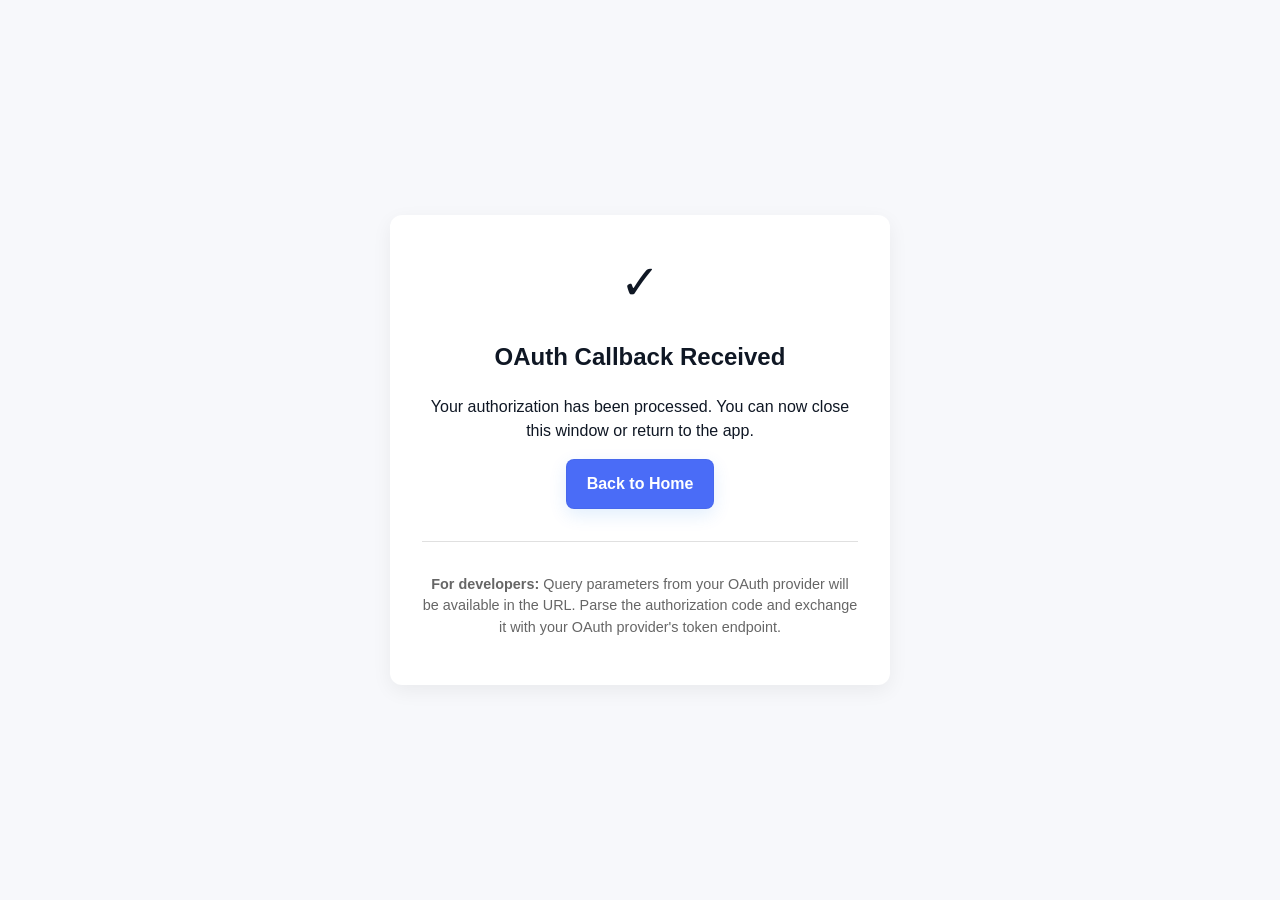
==== callback.html @ 154a1afe "Create callback.html: Proper OAuth callback handler page" ====
<!doctype html>
<html lang="en">
<head>
  <meta charset="utf-8" />
  <meta name="viewport" content="width=device-width, initial-scale=1" />
  <title>OAuth Callback - Jambo FNLB</title>
  <link rel="stylesheet" href="style.css" />
  <style>
    .callback-container {
      display: flex;
      flex-direction: column;
      align-items: center;
      justify-content: center;
      min-height: 100vh;
      text-align: center;
    }
    .callback-card {
      max-width: 500px;
      padding: 2rem;
    }
    .success-icon {
      font-size: 3rem;
      margin-bottom: 1rem;
    }
  </style>
</head>
<body>
  <div class="callback-container">
    <article class="card callback-card">
      <div class="success-icon">✓</div>
      <h1>OAuth Callback Received</h1>
      <p>Your authorization has been processed. You can now close this window or return to the app.</p>
      <p>
        <a class="btn btn-primary" href="index.html">Back to Home</a>
      </p>
      <hr style="margin: 2rem 0; border: none; border-top: 1px solid #e0e0e0;">
      <p style="font-size: 0.9rem; color: #666;">
        <strong>For developers:</strong> Query parameters from your OAuth provider will be available in the URL. 
        Parse the authorization code and exchange it with your OAuth provider's token endpoint.
      </p>
    </article>
  </div>

  <script>
    // Log OAuth callback parameters (for debugging)
    console.log('OAuth Callback URL:', window.location.href);
    console.log('URL Params:', new URLSearchParams(window.location.search));
    
    // Optional: Auto-close after successful auth (customize as needed)
    // setTimeout(function() {
    //   window.close();
    // }, 3000);
  </script>
</body>
</html>
---- style.css ----
:root{
  --bg: #f7f8fb;
  --card: #ffffff;
  --muted: #6b7280;
  --accent: #0b76ef;
  --accent-600: #055fbe;
  --shadow: 0 6px 20px rgba(13, 18, 25, 0.06);
  --radius: 12px;
  --maxw: 1100px;
  --gap: 1rem;
  --text: #0f1724;
  --mono-bg: #f1f5f9;
}

*{box-sizing:border-box}
html,body{height:100%}
body{
  margin:0;
  font-family: Inter, system-ui, -apple-system, "Segoe UI", Roboto, "Helvetica Neue", Arial;
  background:var(--bg);
  color:var(--text);
  -webkit-font-smoothing:antialiased;
  -moz-osx-font-smoothing:grayscale;
  line-height:1.5;
  -webkit-tap-highlight-color: transparent;
}

/* Layout container */
.container{
  width:calc(100% - 2rem);
  max-width:var(--maxw);
  margin-left:auto;
  margin-right:auto;
  padding:1rem 0;
}

/* Header */
.site-header{
  background:linear-gradient(90deg, #fff, #fcfdff);
  border-bottom:1px solid rgba(15,23,36,0.04);
  position:sticky;
  top:0;
  z-index:40;
}
.header-inner{
  display:flex;
  align-items:center;
  gap:1rem;
  justify-content:space-between;
}
.brand h1{
  margin:0;
  font-size:1.25rem;
  letter-spacing:0.4px;
}
.tagline{
  margin:0;
  font-size:0.8rem;
  color:var(--muted);
}

/* Nav */
.site-nav{
  display:flex;
  gap:1rem;
  align-items:center;
}
.site-nav .nav-link{
  color:var(--text);
  text-decoration:none;
  font-weight:600;
  padding:0.5rem;
  border-radius:8px;
}
.site-nav .nav-link:hover{
  background:rgba(11,118,239,0.06);
}

/* Mobile nav toggle (visible on small screens) */
.nav-toggle{
  display:none;
  background:transparent;
  border:0;
  font-size:1.25rem;
  cursor:pointer;
  padding:0.5rem;
}

/* Nav menu for mobile (hidden by default) */
.nav-menu{
  background:var(--card);
  border-top:1px solid rgba(15,23,36,0.04);
  padding:0.75rem 1rem;
  display:flex;
  gap:0.5rem;
  flex-direction:column;
}
.nav-menu .nav-link{
  padding:0.5rem 0.25rem;
}

/* Hero */
.hero{
  display:flex;
  gap:1rem;
  align-items:center;
  padding:2rem 0;
}
.hero-content{
  flex:1 1 420px;
}
.lead{color:var(--muted);margin-top:0.25rem}
.hero-illustration{
  flex:0 0 220px;
  height:150px;
  background:linear-gradient(135deg,var(--accent),var(--accent-600));
  border-radius:12px;
  box-shadow:var(--shadow);
}

/* Buttons */
.btn{
  display:inline-block;
  text-decoration:none;
  padding:0.6rem 1rem;
  border-radius:10px;
  font-weight:600;
  text-align:center;
  cursor:pointer;
}
.btn-primary{
  background:var(--accent);
  color:white;
  border:1px solid rgba(0,0,0,0.04);
  box-shadow:0 6px 18px rgba(11,118,239,0.12);
}
.btn-primary:hover{
  background:var(--accent-600);
}
.btn-secondary{
  background:transparent;
  color:var(--accent-600);
  border:1px solid rgba(11,118,239,0.12);
}

/* Grid of cards */
.grid{
  display:grid;
  gap:1rem;
  grid-template-columns: 1fr;
  padding-bottom:2rem;
}
.card{
  background:var(--card);
  padding:1rem;
  border-radius:var(--radius);
  box-shadow:var(--shadow);
}
.card h3{margin-top:0}
.mono{
  background:var(--mono-bg);
  padding:0.5rem;
  border-radius:8px;
  overflow:auto;
  margin:0.5rem 0;
  font-family: ui-monospace, SFMono-Regular, Menlo, Monaco, "Roboto Mono", monospace;
  font-size:0.95rem;
  color:var(--text);
}

/* Footer */
.site-footer{
  border-top:1px solid rgba(15,23,36,0.04);
  background:linear-gradient(180deg, #fff, #fbfdff);
  padding:1rem 0;
}
.footer-inner{
  display:flex;
  gap:1rem;
  align-items:center;
  justify-content:space-between;
  font-size:0.95rem;
  color:var(--muted);
}
.footer-nav a{color:var(--muted);text-decoration:none;margin-left:0.75rem}
.footer-nav a:hover{text-decoration:underline}

/* Responsive breakpoints */
@media (min-width: 720px){
  .grid{
    grid-template-columns: repeat(2, 1fr);
  }
  .hero{
    padding:3rem 0;
  }
  .hero-illustration{
    height:220px;
    flex-basis:340px;
  }
  .nav-toggle{display:none}
  .nav-menu{display:none !important}
}

@media (max-width: 719px){
  .header-inner{align-items:flex-start}
  .site-nav{display:none}
  .nav-toggle{display:inline-block}
  .hero{flex-direction:column; align-items:flex-start}
  .hero-illustration{width:100%; height:140px; margin-top:1rem}
  .footer-inner{flex-direction:column; gap:0.5rem; align-items:flex-start}
  .container{width:calc(100% - 2rem)}
}

/* Accessibility improvements */
a:focus, button:focus { outline:3px solid rgba(11,118,239,0.15); outline-offset:2px; }

/* User requested simple mobile/desktop CSS overrides */
body {
  margin: 0;
  font-family: Arial, sans-serif;
  text-align: center;
}

.btn {
  display: inline-block;
  padding: 12px 20px;
  background: #4a6cf7;
  color: white;
  border-radius: 8px;
  text-decoration: none;
}

.container {
  padding: 20px;
}

@media (max-width: 600px) {
  .btn {
    width: 90%;
    display: block;
    margin: 10px auto;
  }
}
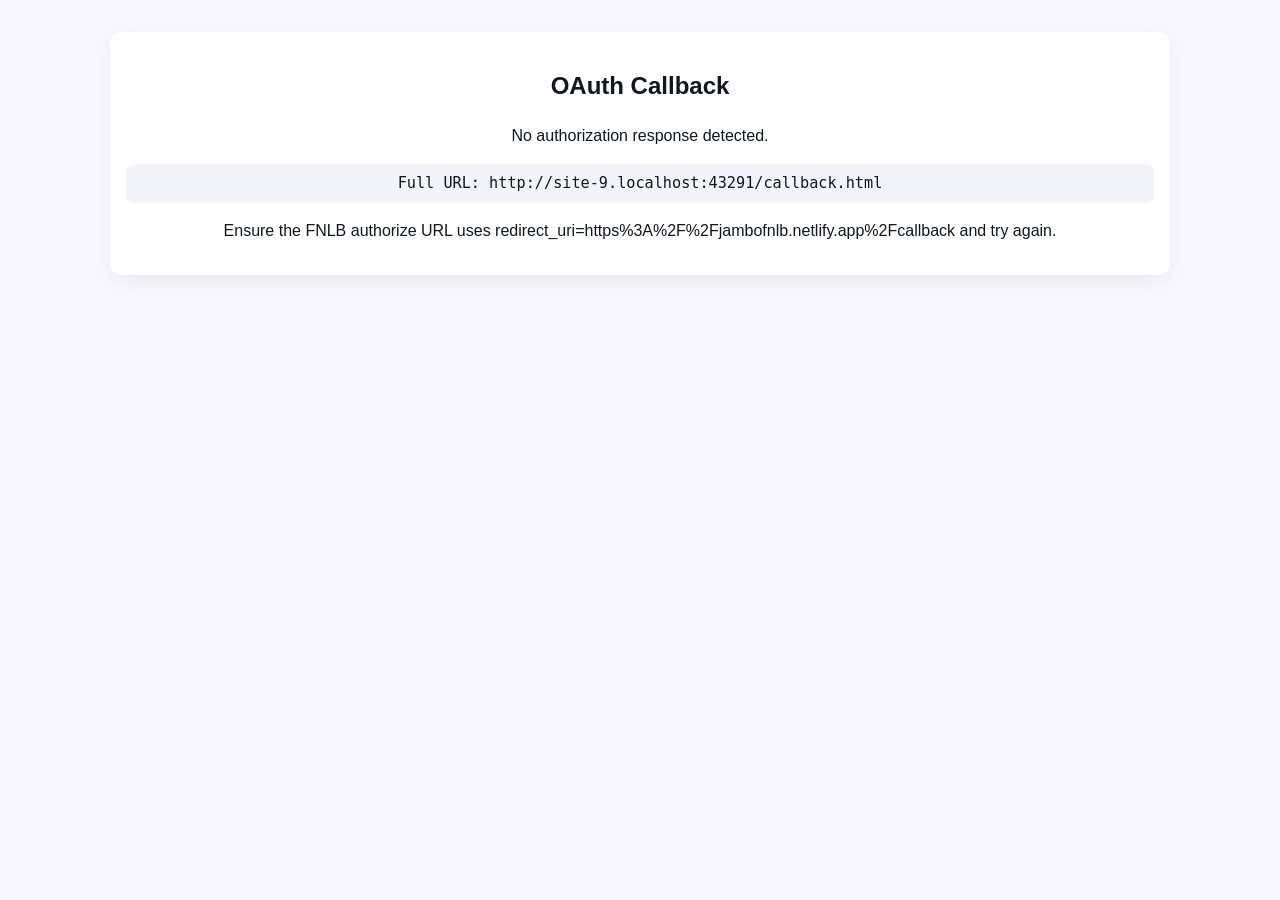
==== commit 26b132c0: "Start FNLB OAuth from install.html in same tab and add callback handler" ====
--- a/callback.html
+++ b/callback.html
@@ -1,55 +1,54 @@
 <!doctype html>
 <html lang="en">
 <head>
-  <meta charset="utf-8" />
-  <meta name="viewport" content="width=device-width, initial-scale=1" />
-  <title>OAuth Callback - Jambo FNLB</title>
-  <link rel="stylesheet" href="style.css" />
-  <style>
-    .callback-container {
-      display: flex;
-      flex-direction: column;
-      align-items: center;
-      justify-content: center;
-      min-height: 100vh;
-      text-align: center;
-    }
-    .callback-card {
-      max-width: 500px;
-      padding: 2rem;
-    }
-    .success-icon {
-      font-size: 3rem;
-      margin-bottom: 1rem;
-    }
-  </style>
+  <meta charset="utf-8">
+  <meta name="viewport" content="width=device-width, initial-scale=1">
+  <title>Jambo OAuth Callback</title>
+  <link rel="stylesheet" href="style.css">
 </head>
 <body>
-  <div class="callback-container">
-    <article class="card callback-card">
-      <div class="success-icon">✓</div>
-      <h1>OAuth Callback Received</h1>
-      <p>Your authorization has been processed. You can now close this window or return to the app.</p>
-      <p>
-        <a class="btn btn-primary" href="index.html">Back to Home</a>
-      </p>
-      <hr style="margin: 2rem 0; border: none; border-top: 1px solid #e0e0e0;">
-      <p style="font-size: 0.9rem; color: #666;">
-        <strong>For developers:</strong> Query parameters from your OAuth provider will be available in the URL. 
-        Parse the authorization code and exchange it with your OAuth provider's token endpoint.
-      </p>
+  <main class="container" style="padding-top:2rem; padding-bottom:2rem;">
+    <article id="result" class="card" aria-live="polite">
+      <h1>OAuth Callback</h1>
+      <p id="message">Processing...</p>
+      <pre id="raw" class="mono" style="display:none;"></pre>
+      <p id="next" style="margin-top:1rem;"></p>
     </article>
-  </div>
+  </main>
 
   <script>
-    // Log OAuth callback parameters (for debugging)
-    console.log('OAuth Callback URL:', window.location.href);
-    console.log('URL Params:', new URLSearchParams(window.location.search));
-    
-    // Optional: Auto-close after successful auth (customize as needed)
-    // setTimeout(function() {
-    //   window.close();
-    // }, 3000);
+    (function () {
+      // Parse query parameters
+      var params = new URLSearchParams(window.location.search);
+      var code = params.get('code');
+      var error = params.get('error');
+      var messageEl = document.getElementById('message');
+      var rawEl = document.getElementById('raw');
+      var nextEl = document.getElementById('next');
+
+      if (error) {
+        // Show error details to reviewers
+        messageEl.textContent = 'Authentication failed: ' + error;
+        rawEl.style.display = 'block';
+        rawEl.textContent = 'Full query: ' + window.location.search;
+        nextEl.innerHTML = 'If you believe this is an error, check the redirect URI registered with FNLB and try again.';
+        document.title = 'Auth Failed';
+      } else if (code) {
+        // Show clear successful authentication
+        messageEl.innerHTML = 'Authentication successful.';
+        rawEl.style.display = 'block';
+        rawEl.textContent = 'Authorization code: ' + code;
+        nextEl.innerHTML = 'You may now close this tab and continue using the app. For verification, the authorization code is shown above.';
+        document.title = 'Auth Successful';
+      } else {
+        // No parameters found
+        messageEl.textContent = 'No authorization response detected.';
+        rawEl.style.display = 'block';
+        rawEl.textContent = 'Full URL: ' + window.location.href;
+        nextEl.innerHTML = 'Ensure the FNLB authorize URL uses redirect_uri=https%3A%2F%2Fjambofnlb.netlify.app%2Fcallback and try again.';
+        document.title = 'Auth Result';
+      }
+    })();
   </script>
 </body>
 </html>
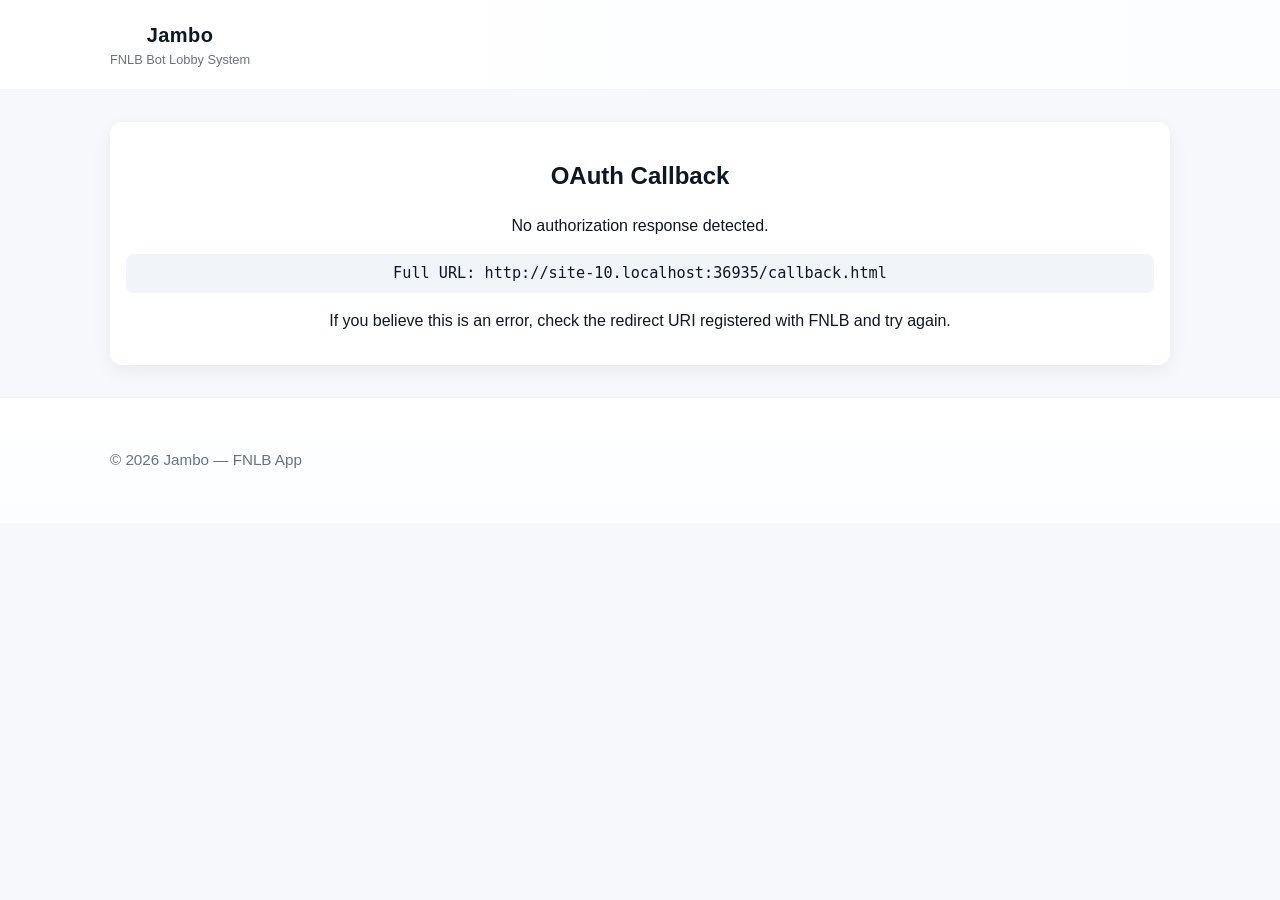
==== commit 17af4153: "Store FNLB login in localStorage on callback and update UI without changing layout" ====
--- a/callback.html
+++ b/callback.html
@@ -7,6 +7,15 @@
   <link rel="stylesheet" href="style.css">
 </head>
 <body>
+  <header class="site-header">
+    <div class="container header-inner">
+      <div class="brand">
+        <h1>Jambo</h1>
+        <p class="tagline">FNLB Bot Lobby System</p>
+      </div>
+    </div>
+  </header>
+
   <main class="container" style="padding-top:2rem; padding-bottom:2rem;">
     <article id="result" class="card" aria-live="polite">
       <h1>OAuth Callback</h1>
@@ -16,7 +25,16 @@
     </article>
   </main>
 
+  <footer class="site-footer">
+    <div class="container footer-inner">
+      <p>© <span id="year"></span> Jambo — FNLB App</p>
+    </div>
+  </footer>
+
   <script>
+    // Set current year in footer
+    document.getElementById('year').textContent = new Date().getFullYear();
+
     (function () {
       // Parse query parameters
       var params = new URLSearchParams(window.location.search);
@@ -26,27 +44,36 @@
       var rawEl = document.getElementById('raw');
       var nextEl = document.getElementById('next');
 
+      function showError(msg, raw) {
+        messageEl.textContent = msg;
+        rawEl.style.display = 'block';
+        rawEl.textContent = raw || 'Full query: ' + window.location.search;
+        nextEl.innerHTML = 'If you believe this is an error, check the redirect URI registered with FNLB and try again.';
+        document.title = 'Auth Failed';
+      }
+
       if (error) {
         // Show error details to reviewers
-        messageEl.textContent = 'Authentication failed: ' + error;
-        rawEl.style.display = 'block';
-        rawEl.textContent = 'Full query: ' + window.location.search;
-        nextEl.innerHTML = 'If you believe this is an error, check the redirect URI registered with FNLB and try again.';
-        document.title = 'Auth Failed';
+        showError('Authentication failed: ' + error);
       } else if (code) {
-        // Show clear successful authentication
-        messageEl.innerHTML = 'Authentication successful.';
+        // Store login state so user stays "connected"
+        try {
+          localStorage.setItem('fnlb_connected', 'true');
+          localStorage.setItem('fnlb_code', code);
+        } catch (e) {
+          // If localStorage is unavailable, continue but warn in console
+          console.warn('localStorage unavailable:', e);
+        }
+
+        // Show clear successful authentication inside existing layout
+        messageEl.textContent = 'Authentication successful.';
         rawEl.style.display = 'block';
         rawEl.textContent = 'Authorization code: ' + code;
-        nextEl.innerHTML = 'You may now close this tab and continue using the app. For verification, the authorization code is shown above.';
+        nextEl.innerHTML = '<a class="btn btn-primary" href="/">Go to dashboard</a>';
         document.title = 'Auth Successful';
       } else {
         // No parameters found
-        messageEl.textContent = 'No authorization response detected.';
-        rawEl.style.display = 'block';
-        rawEl.textContent = 'Full URL: ' + window.location.href;
-        nextEl.innerHTML = 'Ensure the FNLB authorize URL uses redirect_uri=https%3A%2F%2Fjambofnlb.netlify.app%2Fcallback and try again.';
-        document.title = 'Auth Result';
+        showError('No authorization response detected.', 'Full URL: ' + window.location.href);
       }
     })();
   </script>
--- a/style.css
+++ b/style.css
@@ -241,3 +241,8 @@
     margin: 10px auto;
   }
 }
+
+/* Fix: ensure hero content and buttons are visible on desktop */
+.hero-content { position: relative; z-index: 2; }
+.hero-illustration { position: relative; z-index: 1; pointer-events: none; }
+.actions .btn { display: inline-block; }
